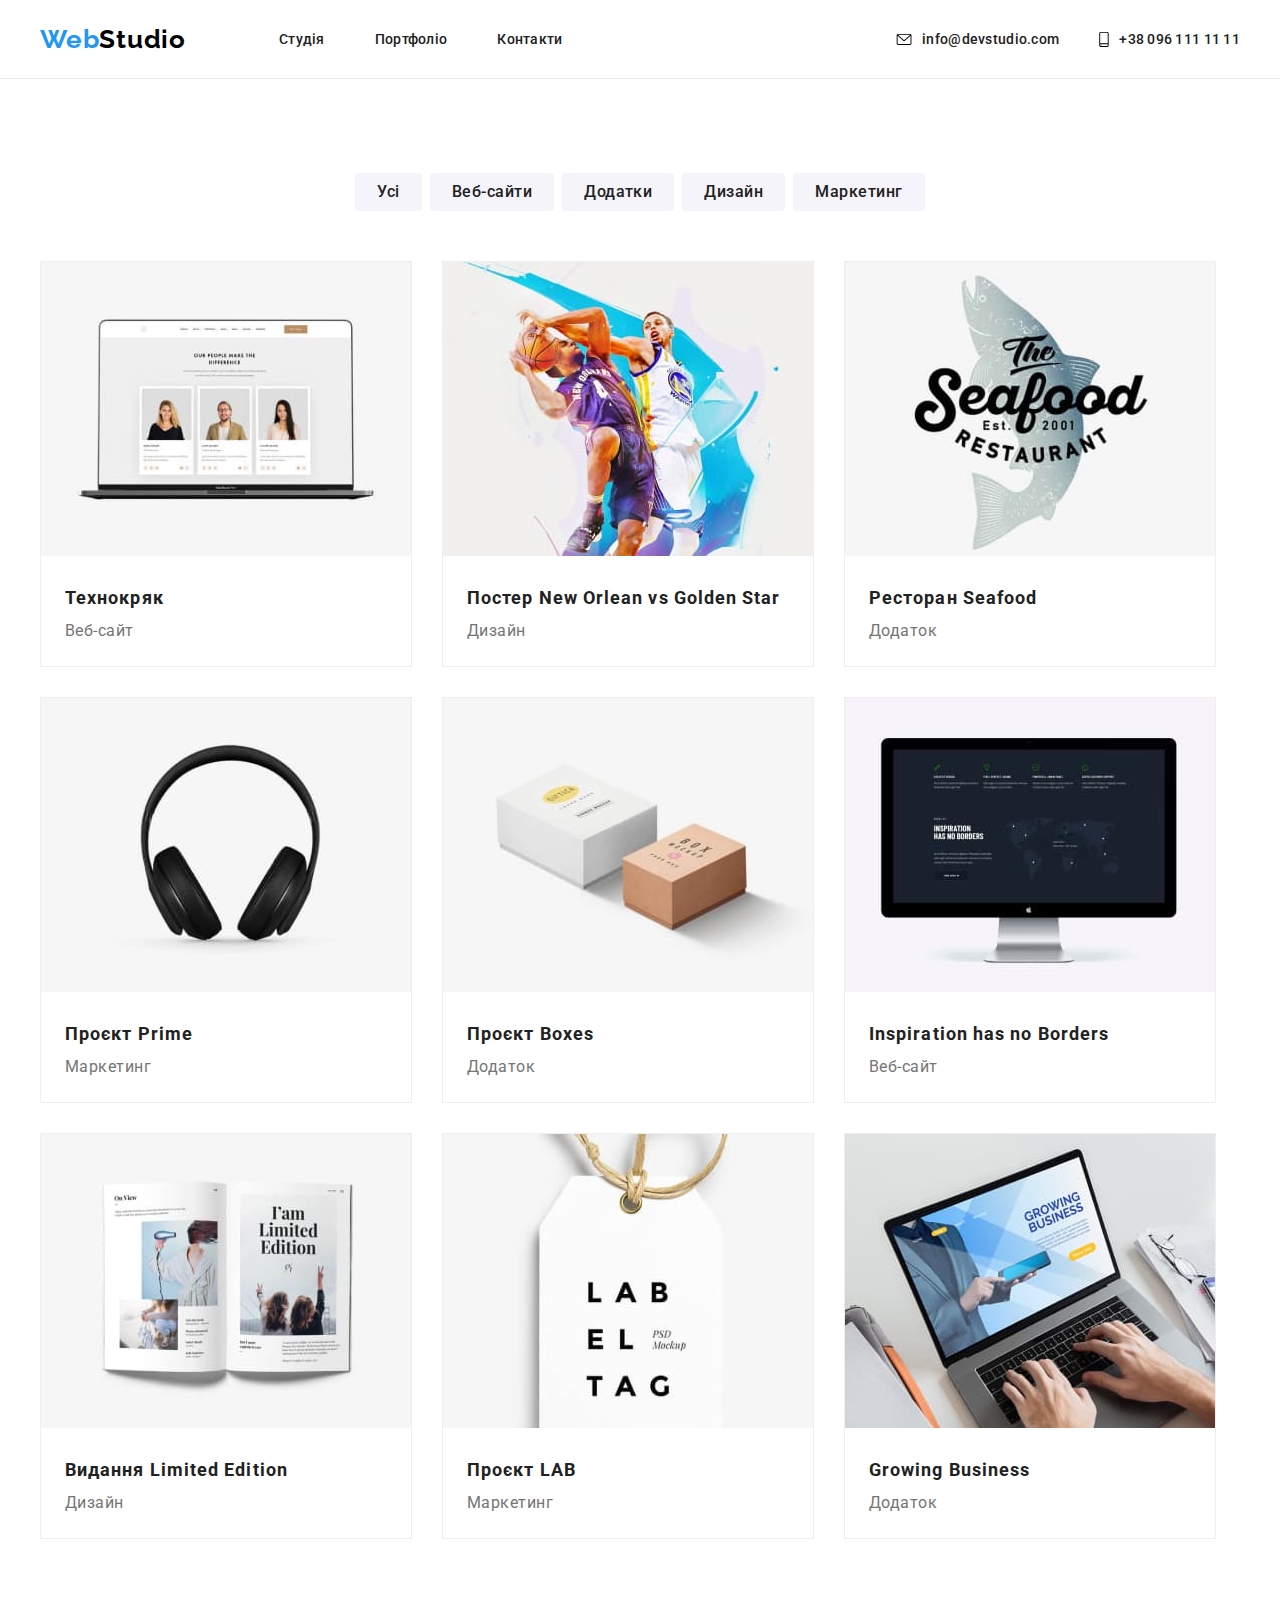
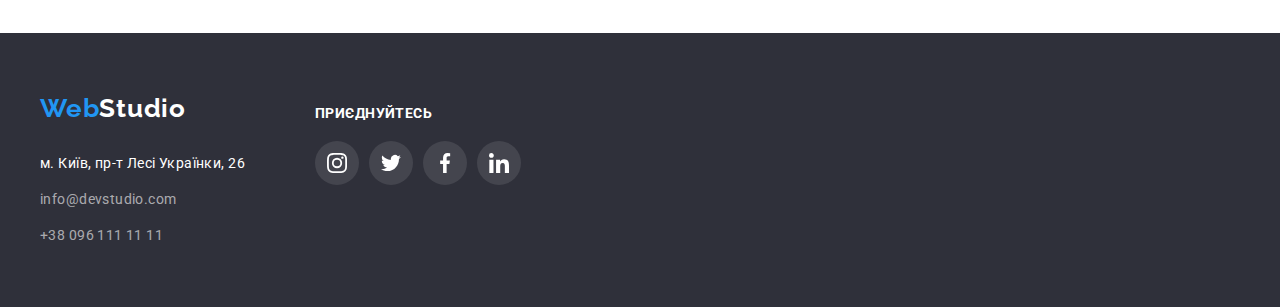
==== portfolio.html @ 441e1b4b "com" ====
<!DOCTYPE html>
<html lang="en">
  <head>
    <meta charset="UTF-8" />
    <meta name="viewport" content="width=device-width, initial-scale=1.0" />
    <link rel="stylesheet" href="./css/style.css" />
    <link rel="preconnect" href="https://fonts.googleapis.com" />
    <link rel="preconnect" href="https://fonts.gstatic.com" crossorigin />
    <link
      href="https://fonts.googleapis.com/css2?family=Open+Sans:ital,wght@0,300..800;1,300..800&family=Raleway:ital,wght@0,100..900;1,100..900&family=Roboto:ital,wght@0,100;0,300;0,400;0,500;0,700;0,900;1,100;1,300;1,400;1,500;1,700;1,900&display=swap"
      rel="stylesheet"
    />
    <link
      href="https://fonts.googleapis.com/css2?family=Raleway:ital,wght@0,100..900;1,100..900&display=swap"
      rel="stylesheet"
    />
    <title>Портфоліо</title>
  </head>
  <body>
    <header class="header">
      <div class="header-container container">
        <a class="header-title link" href="./index.html"
          ><span class="bluepart">Web</span>Studio</a
        >
        <nav class="nav">
          <ul class="header-list">
            <li><a class="header-link link" href="#">Студія</a></li>
            <li>
              <a class="header-link link" href="./portfolio.html">Портфоліо</a>
            </li>
            <li><a class="header-link link" href="#">Контакти</a></li>
          </ul>
        </nav>
        <a class="header-link link" href="mailto:info@devstudio.com">
          <svg width="16" height="12">
            <use href="./imeges/icons.svg#icon-envelope"></use>
          </svg>
          info@devstudio.com</a
        >
        <a class="header-link link" href="tel:+380961111111">
          <svg width="10" height="16">
            <use href="./imeges/icons.svg#icon-smartphone"></use>
          </svg>
          +38 096 111 11 11</a
        >
      </div>
    </header>

    <main class="portfolio-main">
      <div class="container portfolio-buttons-container">
        <ul class="portfolio-buttons">
          <li><button class="button" type="button">Усі</button></li>
          <li><button class="button" type="button">Веб-сайти</button></li>
          <li><button class="button" type="button">Додатки</button></li>
          <li><button class="button" type="button">Дизайн</button></li>
          <li><button class="button" type="button">Маркетинг</button></li>
        </ul>
      </div>
      <section class="portfolio-gallery">
        <div class="container portfolio-container">
          <ul class="portfolio-gallery-list">
            <li class="portfolio-gallery-item">
              <img
                src="./imeges/technocrack.jpg"
                class="portfolio-gallery-img"
                alt=""
              />
              <div class="potfolio-gallery-item-content">
                <h2 class="portfolio-gallery-item-title">Технокряк</h2>
                <p class="portfolio-gallery-item-text">Веб-сайт</p>
              </div>
            </li>
            <li class="portfolio-gallery-item">
              <img
                src="./imeges/new-orleans.jpg"
                class="portfolio-gallery-img"
                alt=""
              />
              <div class="potfolio-gallery-item-content">
                <h2 class="portfolio-gallery-item-title">
                  Постер New Orlean vs Golden Star
                </h2>
                <p class="portfolio-gallery-item-text">Дизайн</p>
              </div>
            </li>
            <li class="portfolio-gallery-item">
              <img
                src="./imeges/seafood-restaurant.jpg"
                class="portfolio-gallery-img"
                alt=""
              />
              <div class="potfolio-gallery-item-content">
                <h2 class="portfolio-gallery-item-title">Ресторан Seafood</h2>
                <p class="portfolio-gallery-item-text">Додаток</p>
              </div>
            </li>
            <li class="portfolio-gallery-item">
              <img
                src="./imeges/project-prime.jpg"
                class="portfolio-gallery-img"
                alt=""
              />
              <div class="potfolio-gallery-item-content">
                <h2 class="portfolio-gallery-item-title">Проєкт Prime</h2>
                <p class="portfolio-gallery-item-text">Маркетинг</p>
              </div>
            </li>
            <li class="portfolio-gallery-item">
              <img
                src="./imeges/boxes-project.jpg"
                class="portfolio-gallery-img"
                alt=""
              />
              <div class="potfolio-gallery-item-content">
                <h2 class="portfolio-gallery-item-title">Проєкт Boxes</h2>
                <p class="portfolio-gallery-item-text">Додаток</p>
              </div>
            </li>
            <li class="portfolio-gallery-item">
              <img
                src="./imeges/inspiration-has-no-borders.jpg"
                class="portfolio-gallery-img"
                alt=""
              />
              <div class="potfolio-gallery-item-content">
                <h2 class="portfolio-gallery-item-title">
                  Inspiration has no Borders
                </h2>
                <p class="portfolio-gallery-item-text">Веб-сайт</p>
              </div>
            </li>
            <li class="portfolio-gallery-item">
              <img
                src="./imeges/edition-limited-edition.jpg"
                class="portfolio-gallery-img"
                alt=""
              />
              <div class="potfolio-gallery-item-content">
                <h2 class="portfolio-gallery-item-title">
                  Видання Limited Edition
                </h2>
                <p class="portfolio-gallery-item-text">Дизайн</p>
              </div>
            </li>
            <li class="portfolio-gallery-item">
              <img
                src="./imeges/lab-project.jpg"
                class="portfolio-gallery-img"
                alt=""
              />
              <div class="potfolio-gallery-item-content">
                <h2 class="portfolio-gallery-item-title">Проєкт LAB</h2>
                <p class="portfolio-gallery-item-text">Маркетинг</p>
              </div>
            </li>
            <li class="portfolio-gallery-item">
              <img
                src="./imeges/growing-business.jpg"
                class="portfolio-gallery-img"
                alt=""
              />
              <div class="potfolio-gallery-item-content">
                <h2 class="portfolio-gallery-item-title">Growing Business</h2>
                <p class="portfolio-gallery-item-text">Додаток</p>
              </div>
            </li>
          </ul>
        </div>
      </section>
    </main>

    <footer class="footer">
      <div class="container footer-container">
        <address>
          <a class="footer-title link" href="#"
            ><span class="bluepart">Web</span>Studio</a
          >
          <ul class="footer-list">
            <li class="footer-item">
              <a
                class="address-link link address-link-white"
                href="https://maps.app.goo.gl/ymuCBUuVZbaut2gg9"
                target="_blank"
                rel="noopener noreferrer"
                >м. Київ, пр-т Лесі Українки, 26</a
              >
            </li>
            <li class="footer-item">
              <a class="address-link link" href="mailto:info@devstudio.com"
                >info@devstudio.com</a
              >
            </li>
            <li class="footer-item">
              <a class="address-link link" href="tel:+380961111111"
                >+38 096 111 11 11</a
              >
            </li>
          </ul>
        </address>
        <div class="join">
          <h3 class="join-title">приєднуйтесь</h3>
          <ul class="join-list">
            <li class="join-item">
              <a class="join-link" href="">
                <svg class="join-icon" width="20" height="20">
                  <use href="./imeges/icons.svg#icon-instagram-1"></use>
                </svg>
              </a>
            </li>
            <li class="join-item">
              <a class="join-link" href="">
                <svg class="join-icon" width="20" height="20">
                  <use href="./imeges/icons.svg#icon-twitter-1"></use>
                </svg>
              </a>
            </li>
            <li class="join-item">
              <a class="join-link" href="">
                <svg class="join-icon" width="20" height="20">
                  <use href="./imeges/icons.svg#icon-facebook-1"></use>
                </svg>
              </a>
            </li>
            <li class="join-item">
              <a class="join-link" href="">
                <svg class="join-icon" width="20" height="20">
                  <use href="./imeges/icons.svg#icon-linkedin-1"></use>
                </svg>
              </a>
            </li>
          </ul>
        </div>
      </div>
    </footer>
  </body>
</html>
---- css/style.css ----
* {
  font-family: "Roboto", sans-serif;
  margin: 0;
  padding: 0;
}
ul {
  list-style: none;
}
.link {
  text-decoration: none;
}
.container {
  margin: 0 auto;
  width: 1200px;
}
/* HEADER */

.header {
  border-bottom: 1px #ececec solid;
}
.header-container {
  display: flex;
  align-items: center;
  padding-top: 24px;
  padding-bottom: 24px;
}
.header-title {
  font-size: 26px;
  font-family: "Raleway", sans-serif;
  font-weight: 700;
  letter-spacing: 0.78px;
  color: black;
}
.header-list {
  display: flex;
  gap: 50px;
}
.bluepart {
  font-family: inherit;
  color: #2196f3;
}
.nav {
  margin-right: auto;
  margin-left: 93px;
}
.header-link {
  color: #212121;
  font-size: 14px;
  font-weight: 500;
  letter-spacing: 0.28px;
  margin-right: 40px;
  display: flex;
  gap: 10px;
  align-items: center;
}
.header-link:last-child {
  margin-right: 0;
}
.header-link:hover {
  color: #2196f3;
  fill: #2196f3;
}

/* HERO */
.hero {
  background: #c4c4c4;
  background-image: url(../imeges/hero.png);
  background-repeat: no-repeat;
  background-size: cover;
  background-position: center;
  padding: 200px;
  width: 1600px;
  margin: 0 auto;
}
.hero-container {
  text-align: center;
  width: 696px;
}
.hero-title {
  text-align: center;
  color: white;
  font-size: 44px;
  font-weight: 900;
  text-transform: uppercase;
  line-height: calc(60 / 44);
  letter-spacing: 2.64px;
}
.hero-link {
  text-align: center;
  color: white;
  background: #2196f3;
  padding: 10px 24px;
  border-radius: 4px;
  border: none;
}
.hero-link a {
  font-size: 16px;
  font-weight: 700;
  line-height: calc(30 / 16);
  letter-spacing: 0.96px;
  color: inherit;
  text-decoration: none;
}

/* ABOUT */

.about {
}
.about-list {
  display: flex;
  margin: 94px 0;
  gap: 30px;
}
.about-item {
}
.about-item-img {
  background-color: #f5f4fa;
  padding: 25px 100px;
  text-align: center;
  width: 270px;
  height: 120px;
  margin-bottom: 30px;
}

.about-item-title {
  color: #212121;
  font-size: 14px;
  text-transform: uppercase;
  letter-spacing: 0.42px;
  margin-bottom: 10px;
}
.about-item-text {
  color: #757575;
  font-size: 14px;
  line-height: calc(24 / 14);
  letter-spacing: 0.42px;
}

/* GALLERY */

.gallery {
  margin: 94px 0;
}
.gallery-title {
  text-align: center;
  color: #212121;
  font-size: 36px;
  letter-spacing: 1.08px;
}
.gallery-list {
  display: flex;
  justify-content: center;
  gap: 30px;
  margin-top: 50px;
}
.gallery-item {
}

/* TEAM */
.team {
  background-color: #f5f4fa;
  padding: 94px 0;
}
.team-title {
  text-align: center;
  color: #212121;
  font-size: 36px;
  letter-spacing: 1.08px;
  margin-bottom: 50px;
}
.team-list {
  display: flex;
  justify-content: center;
  gap: 30px;
}
.team-item {
  background-color: white;
  border-radius: 4px;

  box-shadow: 0px 2px 1px rgba(0, 0, 0, 0.2);
}
.team-item-title {
  text-align: center;
  color: #212121;
  font-size: 16px;
  font-weight: 500;
  letter-spacing: 0.48px;
  margin-top: 30px;
}
.team-item-text {
  text-align: center;
  color: #757575;
  font-size: 16px;
  letter-spacing: 0.48px;
  margin-bottom: 16px;
  margin-top: 10px;
}
.team-soc-list {
  padding-bottom: 30px;
}
.team-soc-link {
  width: 100%;
  height: 100%;
  border-radius: 50%;
  display: block;
  display: flex;
  justify-content: center;
  align-items: center;
}
.team-soc-link:hover .team-soc-icon {
  fill: white;
}
.team-soc-link:hover {
  background-color: #2196f3;
}
.team-soc-item {
  width: 44px;
  height: 44px;
}
.team-soc-list {
  display: flex;
  justify-content: center;
  gap: 10px;
}
.team-soc-icon {
  fill: #afb1b8;
}

/* CLIENTS */

.clients {
  padding: 94px 0;
}
.clients-title {
  text-align: center;
  color: #212121;
  font-size: 36px;
  letter-spacing: 1.08px;
  margin-bottom: 50px;
}
.clients-list {
  display: flex;
  justify-content: center;
  gap: 30px;
}
.clients-item {
}
.clients-link {
  padding: 16px 32px;
  border-radius: 4px;
  border: 1px #afb1b8 solid;
  display: block;
}
.clients-link:hover .clients-icon {
  fill: #2196f3;
}
.clients-link:hover {
  border: 1px #2196f3 solid;
}
.clients-icon {
  fill: #afb1b8;
  display: block;
}

/* FOOTER */
.footer-container {
  max-width: 1600px;
  max-height: 251px;
  display: flex;
  flex-wrap: wrap;
  gap: 70px;
}
.footer {
  background: #2f303a;
  padding: 60px 0;
}
.footer-title {
  font-style: normal;
  color: white;
  font-size: 26px;
  font-weight: 700;
  letter-spacing: 0.78px;
  font-family: "Raleway", sans-serif;
  padding-bottom: 28px;
  display: block;
}
.address-link {
  color: rgba(255, 255, 255, 0.6);
  font-size: 14px;
  line-height: calc(24 / 14);
  letter-spacing: 0.42px;
  font-style: normal;
}
.footer-list {
  margin-bottom: 0;
  padding: 0;
}
.address-link-white {
  color: white;
}
.footer-item:not(:last-child) {
  padding-bottom: 12px;
}

/* JOIN */
.join {
  margin-top: 12px;
}
.join-title {
  color: white;
  font-size: 14px;
  text-transform: uppercase;
  letter-spacing: 0.42px;
  margin-bottom: 20px;
}
.join-list {
  max-width: 206px;
  display: flex;
  justify-content: center;
  gap: 10px;
}
.join-item {
  width: 44px;
  height: 44px;
}
.join-link {
  width: 100%;
  height: 100%;
  border-radius: 50%;
  display: block;
  display: flex;
  justify-content: center;
  align-items: center;
  background: rgba(255, 255, 255, 0.1);
}
.join-icon {
  fill: white;
}
.join-link:hover {
  background-color: #2196f3;
}

/* PORTFOLIO */

.portfolio-main {
  padding: 94px 0;
}

/* BUTTON */

.buttons {
}
.button {
  text-align: center;
  color: #212121;
  font-size: 16px;
  font-weight: 500;
  line-height: calc(26 / 16);
  letter-spacing: 0.48px;
  border-radius: 4px;
  border: none;
  background-color: #f5f4fa;
  padding: 6px 22px;
}
.button:hover {
  background: #2196f3;
  color: white;
  box-shadow: 0px 2px 2px rgba(0, 0, 0, 0.12);
}
.portfolio-buttons-container {
  margin-bottom: 50px;
}
.portfolio-buttons {
  display: flex;
  justify-content: center;
  gap: 8px;
}
/* GALLERY */

.portfolio-container {
  display: flex;
  justify-content: center;
}
.portfolio-gallery {
}
.portfolio-gallery-list {
  padding: 0;
  display: flex;

  flex-wrap: wrap;
  gap: 30px;
}
.portfolio-gallery-item {
  background: white;
  border: 1px #eeeeee solid;
}
.portfolio-gallery-item:hover {
  box-shadow: 1px 4px 6px rgba(0, 0, 0, 0.16);
}
.portfolio-gallery-item-title {
  color: #212121;
  font-size: 18px;
  line-height: calc(36 / 18);
  letter-spacing: 1.08px;
}
.portfolio-gallery-item-text {
  color: #757575;
  font-size: 16px;
  line-height: calc(30 / 16);
  letter-spacing: 0.48px;
}
.potfolio-gallery-item-content {
  padding: 20px 24px;
}
.portfolio-gallery-img {
  width: 370px;
  height: 294px;
}

.backdrop {
  width: 100%;
  height: 100%;
  background-color: rgba(0, 0, 0, 0.2);
  position: fixed;
  top: 0;
  transition: opacity 300ms linear, visibility 300ms linear;
}

.modal {
  position: absolute;
  width: 528px;
  height: 581px;
  background: white;
  box-shadow: 0px 2px 1px rgba(0, 0, 0, 0.2);
  border-radius: 4px;
  top: 50%;
  left: 50%;
  transform: translate(-50%, -50%) scaleY(1);
  transition: transform 300ms linear;
}
.backdrop.is-hidden .modal {
  transform: translate(-50%, -50%) scaleY(1.5);
}
.modal-close {
  position: absolute;
  right: 10px;
  top: 10px;
  width: 30px;
  height: 30px;
  background: white;
  border-radius: 9999px;
  border: 1px rgba(0, 0, 0, 0.1) solid;
  display: flex;
  align-items: center;
  justify-content: center;
  background-color: transparent;
  cursor: pointer;
}

.is-hidden {
  opacity: 0;
  visibility: hidden;
  pointer-events: none;
}
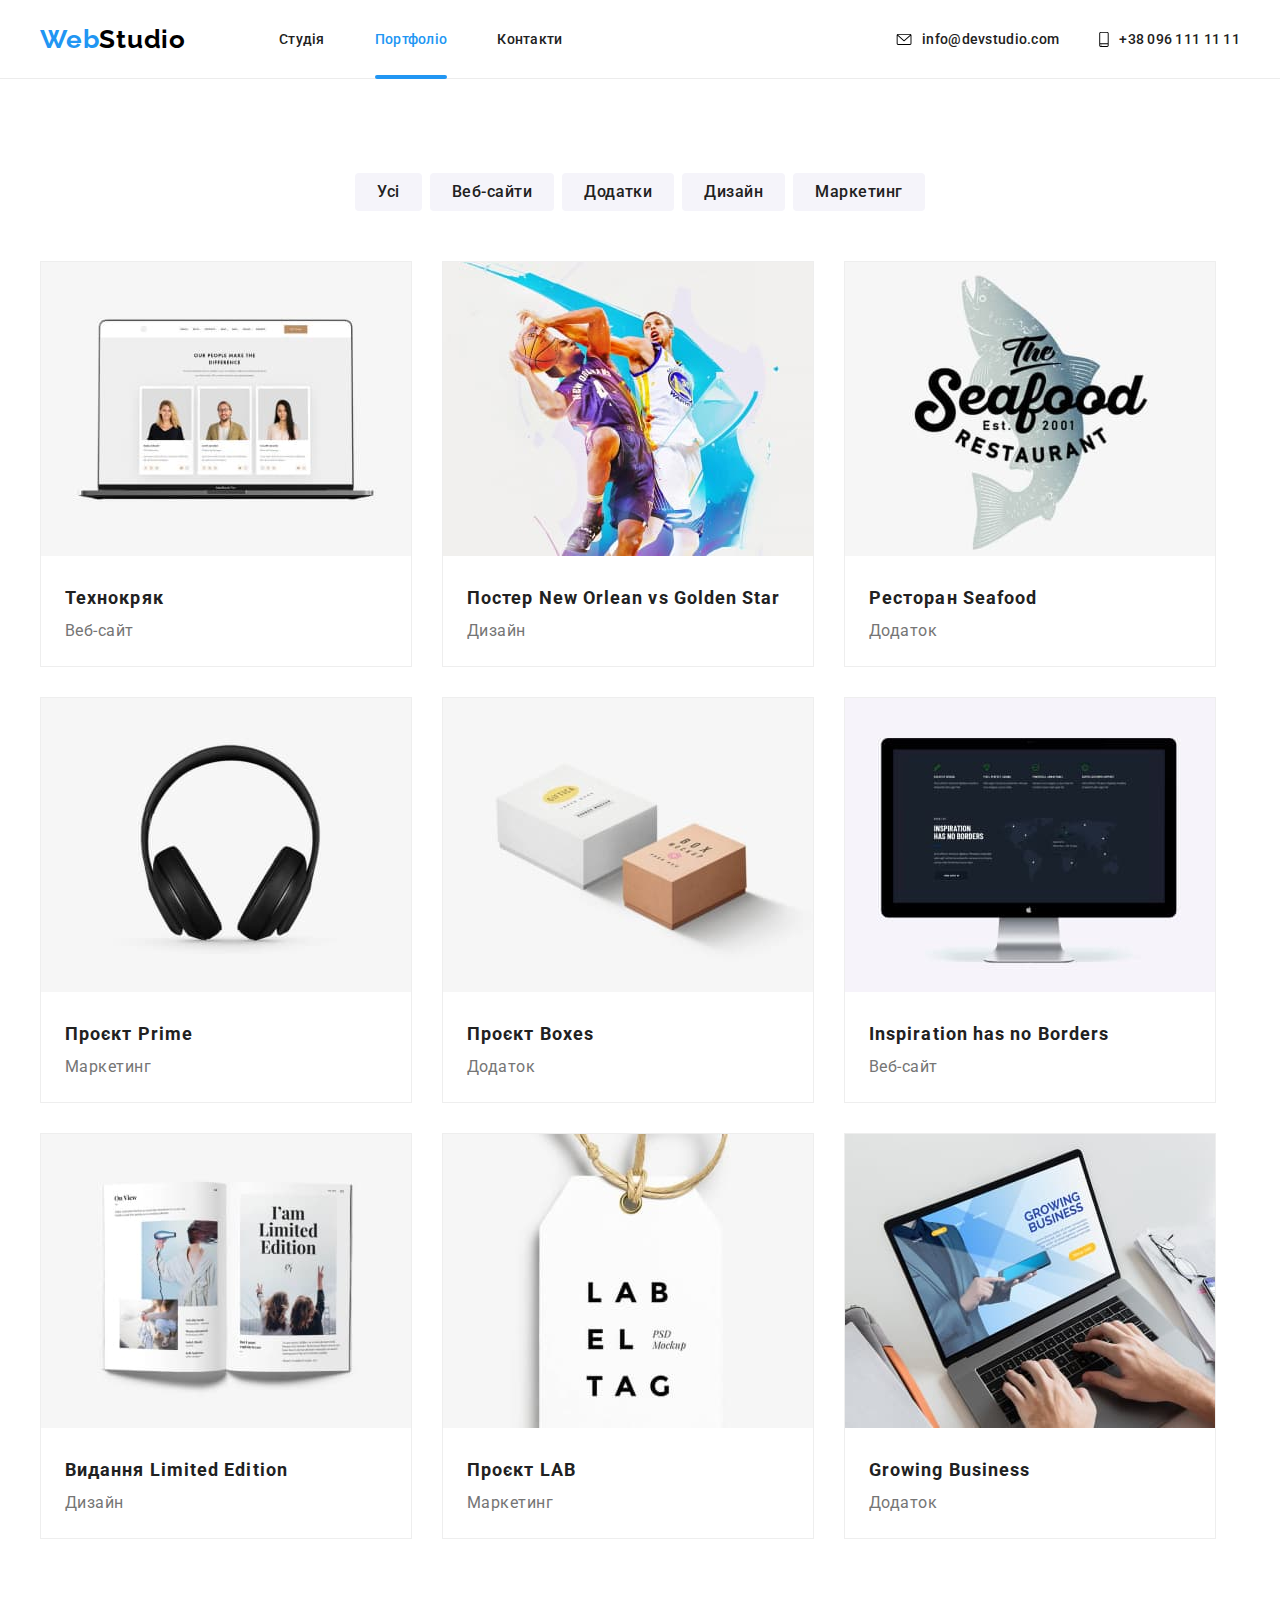
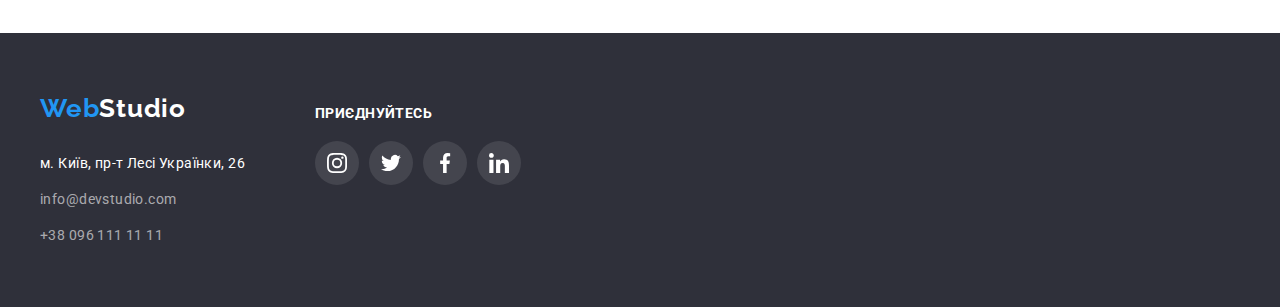
==== commit 8970e080: "com" ====
--- a/portfolio.html
+++ b/portfolio.html
@@ -24,9 +24,11 @@
         >
         <nav class="nav">
           <ul class="header-list">
-            <li><a class="header-link link" href="#">Студія</a></li>
+            <li><a class="header-link link" href="./index.html">Студія</a></li>
             <li>
-              <a class="header-link link" href="./portfolio.html">Портфоліо</a>
+              <a class="header-link link current-page" href="./portfolio.html"
+                >Портфоліо</a
+              >
             </li>
             <li><a class="header-link link" href="#">Контакти</a></li>
           </ul>
@@ -60,22 +62,37 @@
         <div class="container portfolio-container">
           <ul class="portfolio-gallery-list">
             <li class="portfolio-gallery-item">
-              <img
-                src="./imeges/technocrack.jpg"
-                class="portfolio-gallery-img"
-                alt=""
-              />
+              <div class="portfolio-gallery-top-wrap">
+                <img
+                  src="./imeges/technocrack.jpg"
+                  class="portfolio-gallery-img"
+                  alt=""
+                />
+                <p class="portfolio-gallery-top-text">
+                  Lorem ipsum dolor, sit amet consectetur adipisicing elit.
+                  Dolores magnam consequuntur voluptatem cupiditate itaque
+                  veritatis, fugiat vero similique inventore distinctio?
+                </p>
+              </div>
+
               <div class="potfolio-gallery-item-content">
                 <h2 class="portfolio-gallery-item-title">Технокряк</h2>
                 <p class="portfolio-gallery-item-text">Веб-сайт</p>
               </div>
             </li>
             <li class="portfolio-gallery-item">
-              <img
-                src="./imeges/new-orleans.jpg"
-                class="portfolio-gallery-img"
-                alt=""
-              />
+              <div class="portfolio-gallery-top-wrap">
+                <img
+                  src="./imeges/new-orleans.jpg"
+                  class="portfolio-gallery-img"
+                  alt=""
+                />
+                <p class="portfolio-gallery-top-text">
+                  Lorem ipsum dolor, sit amet consectetur adipisicing elit.
+                  Dolores magnam consequuntur voluptatem cupiditate itaque
+                  veritatis, fugiat vero similique inventore distinctio?
+                </p>
+              </div>
               <div class="potfolio-gallery-item-content">
                 <h2 class="portfolio-gallery-item-title">
                   Постер New Orlean vs Golden Star
@@ -84,44 +101,72 @@
               </div>
             </li>
             <li class="portfolio-gallery-item">
-              <img
-                src="./imeges/seafood-restaurant.jpg"
-                class="portfolio-gallery-img"
-                alt=""
-              />
+              <div class="portfolio-gallery-top-wrap">
+                <img
+                  src="./imeges/seafood-restaurant.jpg"
+                  class="portfolio-gallery-img"
+                  alt=""
+                />
+                <p class="portfolio-gallery-top-text">
+                  Lorem ipsum dolor, sit amet consectetur adipisicing elit.
+                  Dolores magnam consequuntur voluptatem cupiditate itaque
+                  veritatis, fugiat vero similique inventore distinctio?
+                </p>
+              </div>
               <div class="potfolio-gallery-item-content">
                 <h2 class="portfolio-gallery-item-title">Ресторан Seafood</h2>
                 <p class="portfolio-gallery-item-text">Додаток</p>
               </div>
             </li>
             <li class="portfolio-gallery-item">
-              <img
-                src="./imeges/project-prime.jpg"
-                class="portfolio-gallery-img"
-                alt=""
-              />
+              <div class="portfolio-gallery-top-wrap">
+                <img
+                  src="./imeges/project-prime.jpg"
+                  class="portfolio-gallery-img"
+                  alt=""
+                />
+                <p class="portfolio-gallery-top-text">
+                  Lorem ipsum dolor, sit amet consectetur adipisicing elit.
+                  Dolores magnam consequuntur voluptatem cupiditate itaque
+                  veritatis, fugiat vero similique inventore distinctio?
+                </p>
+              </div>
               <div class="potfolio-gallery-item-content">
                 <h2 class="portfolio-gallery-item-title">Проєкт Prime</h2>
                 <p class="portfolio-gallery-item-text">Маркетинг</p>
               </div>
             </li>
             <li class="portfolio-gallery-item">
-              <img
-                src="./imeges/boxes-project.jpg"
-                class="portfolio-gallery-img"
-                alt=""
-              />
+              <div class="portfolio-gallery-top-wrap">
+                <img
+                  src="./imeges/boxes-project.jpg"
+                  class="portfolio-gallery-img"
+                  alt=""
+                />
+                <p class="portfolio-gallery-top-text">
+                  Lorem ipsum dolor, sit amet consectetur adipisicing elit.
+                  Dolores magnam consequuntur voluptatem cupiditate itaque
+                  veritatis, fugiat vero similique inventore distinctio?
+                </p>
+              </div>
               <div class="potfolio-gallery-item-content">
                 <h2 class="portfolio-gallery-item-title">Проєкт Boxes</h2>
                 <p class="portfolio-gallery-item-text">Додаток</p>
               </div>
             </li>
             <li class="portfolio-gallery-item">
-              <img
-                src="./imeges/inspiration-has-no-borders.jpg"
-                class="portfolio-gallery-img"
-                alt=""
-              />
+              <div class="portfolio-gallery-top-wrap">
+                <img
+                  src="./imeges/inspiration-has-no-borders.jpg"
+                  class="portfolio-gallery-img"
+                  alt=""
+                />
+                <p class="portfolio-gallery-top-text">
+                  Lorem ipsum dolor, sit amet consectetur adipisicing elit.
+                  Dolores magnam consequuntur voluptatem cupiditate itaque
+                  veritatis, fugiat vero similique inventore distinctio?
+                </p>
+              </div>
               <div class="potfolio-gallery-item-content">
                 <h2 class="portfolio-gallery-item-title">
                   Inspiration has no Borders
@@ -130,11 +175,18 @@
               </div>
             </li>
             <li class="portfolio-gallery-item">
-              <img
-                src="./imeges/edition-limited-edition.jpg"
-                class="portfolio-gallery-img"
-                alt=""
-              />
+              <div class="portfolio-gallery-top-wrap">
+                <img
+                  src="./imeges/edition-limited-edition.jpg"
+                  class="portfolio-gallery-img"
+                  alt=""
+                />
+                <p class="portfolio-gallery-top-text">
+                  Lorem ipsum dolor, sit amet consectetur adipisicing elit.
+                  Dolores magnam consequuntur voluptatem cupiditate itaque
+                  veritatis, fugiat vero similique inventore distinctio?
+                </p>
+              </div>
               <div class="potfolio-gallery-item-content">
                 <h2 class="portfolio-gallery-item-title">
                   Видання Limited Edition
@@ -143,22 +195,36 @@
               </div>
             </li>
             <li class="portfolio-gallery-item">
-              <img
-                src="./imeges/lab-project.jpg"
-                class="portfolio-gallery-img"
-                alt=""
-              />
+              <div class="portfolio-gallery-top-wrap">
+                <img
+                  src="./imeges/lab-project.jpg"
+                  class="portfolio-gallery-img"
+                  alt=""
+                />
+                <p class="portfolio-gallery-top-text">
+                  Lorem ipsum dolor, sit amet consectetur adipisicing elit.
+                  Dolores magnam consequuntur voluptatem cupiditate itaque
+                  veritatis, fugiat vero similique inventore distinctio?
+                </p>
+              </div>
               <div class="potfolio-gallery-item-content">
                 <h2 class="portfolio-gallery-item-title">Проєкт LAB</h2>
                 <p class="portfolio-gallery-item-text">Маркетинг</p>
               </div>
             </li>
             <li class="portfolio-gallery-item">
-              <img
-                src="./imeges/growing-business.jpg"
-                class="portfolio-gallery-img"
-                alt=""
-              />
+              <div class="portfolio-gallery-top-wrap">
+                <img
+                  src="./imeges/growing-business.jpg"
+                  class="portfolio-gallery-img"
+                  alt=""
+                />
+                <p class="portfolio-gallery-top-text">
+                  Lorem ipsum dolor, sit amet consectetur adipisicing elit.
+                  Dolores magnam consequuntur voluptatem cupiditate itaque
+                  veritatis, fugiat vero similique inventore distinctio?
+                </p>
+              </div>
               <div class="potfolio-gallery-item-content">
                 <h2 class="portfolio-gallery-item-title">Growing Business</h2>
                 <p class="portfolio-gallery-item-text">Додаток</p>
--- a/css/style.css
+++ b/css/style.css
@@ -52,6 +52,8 @@
   display: flex;
   gap: 10px;
   align-items: center;
+  transition: color 250ms cubic-bezier(0.4, 0, 0.2, 1),
+    fill 250ms cubic-bezier(0.4, 0, 0.2, 1);
 }
 .header-link:last-child {
   margin-right: 0;
@@ -59,6 +61,19 @@
 .header-link:hover {
   color: #2196f3;
   fill: #2196f3;
+}
+.current-page {
+  position: relative;
+  color: #2196f3;
+}
+.current-page::after {
+  content: "";
+  width: 100%;
+  height: 4px;
+  background: #2196f3;
+  border-radius: 2px;
+  position: absolute;
+  top: 44px;
 }
 
 /* HERO */
@@ -206,6 +221,7 @@
   display: flex;
   justify-content: center;
   align-items: center;
+  transition: background-color 250ms cubic-bezier(0.4, 0, 0.2, 1);
 }
 .team-soc-link:hover .team-soc-icon {
   fill: white;
@@ -224,6 +240,7 @@
 }
 .team-soc-icon {
   fill: #afb1b8;
+  transition: fill 250ms cubic-bezier(0.4, 0, 0.2, 1);
 }
 
 /* CLIENTS */
@@ -250,6 +267,7 @@
   border-radius: 4px;
   border: 1px #afb1b8 solid;
   display: block;
+  transition: border 250ms cubic-bezier(0.4, 0, 0.2, 1);
 }
 .clients-link:hover .clients-icon {
   fill: #2196f3;
@@ -260,6 +278,7 @@
 .clients-icon {
   fill: #afb1b8;
   display: block;
+  transition: fill 250ms cubic-bezier(0.4, 0, 0.2, 1);
 }
 
 /* FOOTER */
@@ -331,7 +350,8 @@
   display: flex;
   justify-content: center;
   align-items: center;
-  background: rgba(255, 255, 255, 0.1);
+  background-color: rgba(255, 255, 255, 0.1);
+  transition: background-color 250ms cubic-bezier(0.4, 0, 0.2, 1);
 }
 .join-icon {
   fill: white;
@@ -361,6 +381,9 @@
   border: none;
   background-color: #f5f4fa;
   padding: 6px 22px;
+  transition: background-color 250ms cubic-bezier(0.4, 0, 0.2, 1),
+    color 250ms cubic-bezier(0.4, 0, 0.2, 1),
+    box-shadow 250ms cubic-bezier(0.4, 0, 0.2, 1);
 }
 .button:hover {
   background: #2196f3;
@@ -393,6 +416,7 @@
 .portfolio-gallery-item {
   background: white;
   border: 1px #eeeeee solid;
+  transition: box-shadow 250ms cubic-bezier(0.4, 0, 0.2, 1);
 }
 .portfolio-gallery-item:hover {
   box-shadow: 1px 4px 6px rgba(0, 0, 0, 0.16);
@@ -416,6 +440,29 @@
   width: 370px;
   height: 294px;
 }
+
+.portfolio-gallery-top-wrap {
+  position: relative;
+  overflow: hidden;
+}
+.portfolio-gallery-top-text {
+  position: absolute;
+  top: 0;
+  background-color: rgba(33, 150, 243, 0.9);
+  height: 100%;
+  color: white;
+  font-size: 18px;
+  line-height: calc(28 / 18);
+  letter-spacing: 0.54px;
+  padding: 63px 24px;
+  overflow: auto;
+  transform: translateY(100%);
+  transition: transform 250ms linear;
+}
+.portfolio-gallery-item:hover .portfolio-gallery-top-text {
+  transform: translateY(0);
+}
+/* MODAL */
 
 .backdrop {
   width: 100%;
